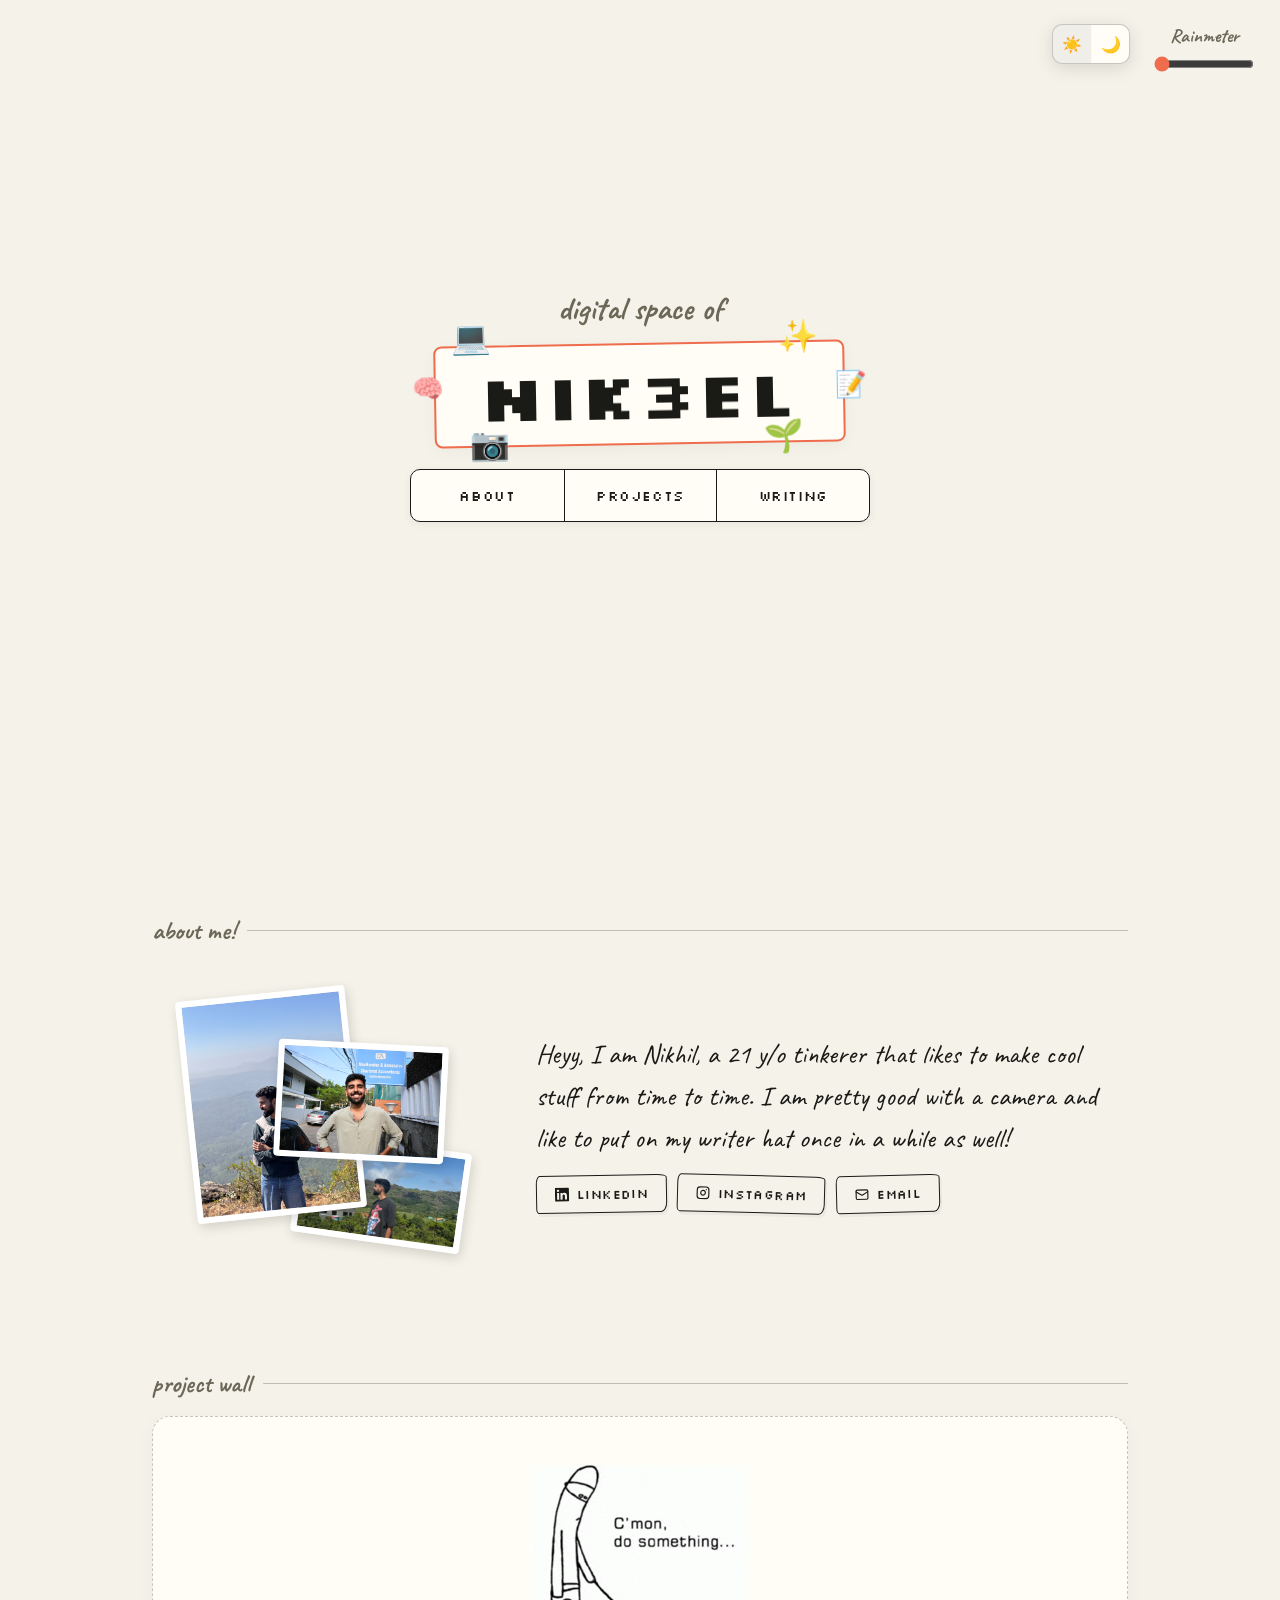
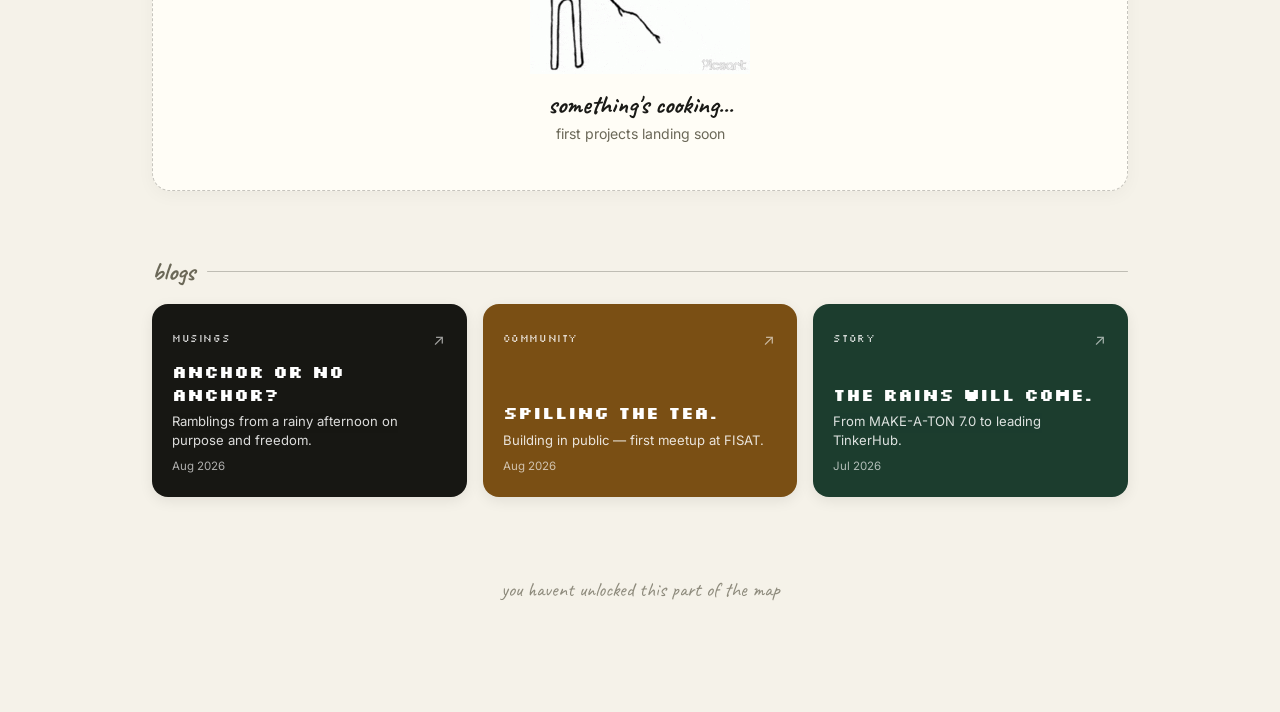
==== index.html @ 57f211c7 "changed file name" ====
<!DOCTYPE html>
<html lang="en" data-theme="light">

<head>
  <meta charset="UTF-8">
  <meta name="viewport" content="width=device-width, initial-scale=1, viewport-fit=cover">
  <title>nik3el</title>
  <link rel="preconnect" href="https://fonts.googleapis.com">
  <link rel="preconnect" href="https://fonts.gstatic.com" crossorigin>
  <link
    href="https://fonts.googleapis.com/css2?family=Silkscreen:wght@400;700&family=Caveat:wght@500;700&family=Inter:wght@400;500;600&display=swap"
    rel="stylesheet">
  <link rel="stylesheet" href="theme.css">
  <script src="theme.js"></script>
  <script src="https://cdnjs.cloudflare.com/ajax/libs/gsap/3.12.5/gsap.min.js"></script>
  <style>
    * {
      box-sizing: border-box;
    }

    html {
      scroll-padding-top: env(safe-area-inset-top, 0px);
      scroll-behavior: smooth;
      text-size-adjust: 100%;
    }

    body {
      margin: 0;
      color: var(--ink);
      font-family: 'Inter', -apple-system, BlinkMacSystemFont, sans-serif;
      background-color: var(--bg);
      min-height: 100vh;
      overflow-x: hidden;
    }

    .wrap {
      width: 100%;
      max-width: 1024px;
      margin: 0 auto;
      padding: 40px 24px 110px;
    }

    .hero {
      text-align: center;
      padding: 40px 24px 40px;
      position: relative;
      display: flex;
      flex-direction: column;
      align-items: center;
      justify-content: center;
      min-height: 90vh;
      overflow: hidden;
    }

    .weather-layer {
      position: absolute;
      inset: 0;
      z-index: 0;
      pointer-events: none;
    }

    .rainmeter-ui {
      position: fixed;
      top: 24px;
      right: 24px;
      display: flex;
      flex-direction: column;
      align-items: center;
      gap: 6px;
      z-index: 10;
    }

    .rainmeter-ui label {
      font-size: 1.2rem;
      color: var(--ink-soft);
      user-select: none;
    }

    .rainmeter-ui input[type="range"] {
      width: 100px;
      accent-color: var(--accent);
      cursor: pointer;
    }

    .pixel-cloud {
      position: absolute;
      width: 10px;
      height: 10px;
      background: var(--ink-soft);
      opacity: 0.15;
      box-shadow:
        20px 0, 30px 0, 40px 0,
        10px 10px, 20px 10px, 30px 10px, 40px 10px, 50px 10px,
        0 20px, 10px 20px, 20px 20px, 30px 20px, 40px 20px, 50px 20px, 60px 20px;
    }

    .cloud-wrapper {
      position: absolute;
      top: var(--t);
      left: -300px;
      animation: drift var(--d) linear infinite;
      animation-delay: var(--del);
    }

    @keyframes drift {
      0% {
        left: -300px;
      }

      100% {
        left: calc(100% + 100px);
      }
    }

    .bird-flock {
      position: absolute;
      left: -100px;
      z-index: 0;
    }

    .pixel-bird {
      position: absolute;
      width: 4px;
      height: 4px;
      background: var(--ink-soft);
      opacity: 0.65;
      box-shadow: -8px -4px var(--ink-soft), 8px -4px var(--ink-soft);
      animation: flap 0.5s steps(2, end) infinite alternate;
    }

    @keyframes flap {
      0% {
        box-shadow: -8px -4px var(--ink-soft), 8px -4px var(--ink-soft);
      }

      100% {
        box-shadow: -8px 4px var(--ink-soft), 8px 4px var(--ink-soft);
      }
    }

    @keyframes flyAcross {
      0% {
        left: -100px;
      }

      100% {
        left: calc(100% + 100px);
      }
    }

    .rain-drop {
      position: absolute;
      width: calc(2px * var(--s, 1));
      height: calc(20px * var(--s, 1));
      background: var(--accent);
      border-radius: 2px;
      animation: fall linear infinite;
    }

    @keyframes fall {
      0% {
        transform: translateY(-30px);
      }

      100% {
        transform: translateY(100vh);
      }
    }

    .hero>*:not(.weather-layer):not(.rainmeter-ui) {
      position: relative;
      z-index: 1;
    }

    .hand {
      font-family: 'Caveat', cursive;
      font-weight: 700;
    }

    .my-name-is {
      font-size: 2rem;
      color: var(--ink-soft);
      margin-bottom: 4px;
    }

    .name-frame {
      display: inline-flex;
      align-items: center;
      justify-content: center;
      position: relative;
      border: 2.5px solid var(--accent);
      border-radius: 8px;
      padding: 14px 44px;
      margin: 10px 0 24px;
      transform: rotate(-1deg);
      background: var(--bg-card);
      box-shadow: 0 4px 16px rgba(0, 0, 0, .04);
    }

    .name-frame h1 {
      font-family: 'Silkscreen', monospace;
      font-size: 4rem;
      margin: 0;
      letter-spacing: .04em;
      font-weight: 700;
      position: relative;
      z-index: 2;
      line-height: 1.1;
    }

    .emoji-float {
      position: absolute;
      font-size: 2rem;
      opacity: .95;
      z-index: 1;
      pointer-events: none;
      user-select: none;
    }

    .e1 {
      top: -22px;
      left: 4%;
    }

    .e2 {
      top: -20px;
      right: 6%;
    }

    .e3 {
      bottom: -20px;
      left: 8%;
    }

    .e4 {
      bottom: -22px;
      right: 10%;
    }

    .e5 {
      top: 32%;
      left: -24px;
      font-size: 1.6rem;
    }

    .e6 {
      top: 32%;
      right: -24px;
      font-size: 1.6rem;
    }

    .hero-nav {
      display: grid;
      grid-template-columns: repeat(3, 1fr);
      width: 100%;
      max-width: 460px;
      margin: 0 auto;
      border: 1.5px solid var(--border);
      border-radius: 10px;
      overflow: hidden;
      background: var(--nav-bg);
      box-shadow: 0 2px 10px rgba(0, 0, 0, .06);
    }

    .hero-nav a {
      position: relative;
      display: flex;
      align-items: center;
      justify-content: center;
      padding: 16px 0;
      font-family: 'Silkscreen', monospace;
      font-size: .9rem;
      letter-spacing: .04em;
      color: var(--ink);
      text-decoration: none;
      overflow: hidden;
      transition: color .25s ease;
    }

    .hero-nav a+a {
      border-left: 1.5px solid var(--border);
    }

    .hero-nav a::after {
      content: '';
      position: absolute;
      inset: 0;
      background: var(--nav-hover-bg);
      transform: translateY(100%);
      transition: transform .3s cubic-bezier(.4, 0, .2, 1);
      z-index: 0;
    }

    .hero-nav a:hover::after {
      transform: translateY(0);
    }

    .hero-nav a:hover {
      color: var(--nav-hover-text);
    }

    .hero-nav a span {
      position: relative;
      z-index: 1;
    }

    .section-label {
      font-family: 'Caveat', cursive;
      font-size: 1.6rem;
      font-weight: 700;
      color: var(--ink-soft);
      margin: 64px 0 16px;
      text-align: left;
      display: flex;
      align-items: center;
      gap: 12px;
    }

    .section-label::after {
      content: '';
      flex: 1;
      height: 1.5px;
      background: var(--border-soft);
      border-radius: 2px;
    }

    .about-card {
      display: flex;
      align-items: center;
      gap: 60px;
      width: 100%;
      padding: 20px 24px 40px;
      background: transparent;
      border: none;
      box-shadow: none;
    }

    .photo-collage {
      position: relative;
      width: 300px;
      height: 280px;
      flex-shrink: 0;
    }

    .bio-img {
      position: absolute;
      width: 170px;
      height: auto;
      border: 6px solid var(--photo-bg);
      border-radius: 4px;
      box-shadow: 2px 4px 12px rgba(0, 0, 0, 0.15);
      transition: transform 0.3s ease, z-index 0.3s ease;
    }

    .bio-img.img-1 {
      top: 10px;
      left: 10px;
      transform: rotate(-6deg);
      z-index: 2;
    }

    .bio-img.img-2 {
      bottom: 20px;
      right: 10px;
      transform: rotate(8deg);
      z-index: 1;
    }

    .bio-img.img-3 {
      top: 60px;
      left: 100px;
      transform: rotate(3deg);
      z-index: 3;
    }

    .bio-img.img-1:hover {
      transform: rotate(-2deg) scale(1.05);
      z-index: 4;
    }

    .bio-img.img-2:hover {
      transform: rotate(4deg) scale(1.05);
      z-index: 4;
    }

    .bio-img.img-3:hover {
      transform: rotate(-1deg) scale(1.05);
      z-index: 4;
    }

    .about-col {
      flex: 1;
      min-width: 0;
      display: flex;
      flex-direction: column;
      gap: 16px;
    }

    .about-copy {
      font-family: 'Caveat', cursive;
      font-size: 1.7rem;
      line-height: 1.55;
      margin: 0;
      color: var(--ink);
    }

    .contact-row {
      display: flex;
      align-items: center;
      flex-wrap: wrap;
      gap: 10px;
    }

    .contact-card {
      display: inline-flex;
      align-items: center;
      gap: 8px;
      padding: 10px 18px;
      border: 1.5px solid var(--border);
      border-radius: 4px 10px 6px 3px / 8px 3px 10px 5px;
      background: var(--bg);
      color: var(--ink);
      font-family: 'Silkscreen', monospace;
      font-size: .8rem;
      letter-spacing: .03em;
      text-decoration: none;
      box-shadow: 2px 3px 0 rgba(0, 0, 0, .04);
      transform: rotate(-1deg);
      transition: transform .2s cubic-bezier(.4, 0, .2, 1), background-color .25s ease, color .25s ease, border-color .25s ease, box-shadow .2s ease;
    }

    .contact-card:nth-child(2) {
      transform: rotate(1.5deg);
    }

    .contact-card:nth-child(3) {
      transform: rotate(-1.5deg);
    }

    .contact-card:hover {
      transform: translateY(-2px) rotate(0deg);
      background: var(--nav-hover-bg);
      color: var(--nav-hover-text);
      border-color: var(--nav-hover-bg);
      box-shadow: 0 6px 16px rgba(0, 0, 0, .12);
    }

    .contact-card .contact-icon {
      flex-shrink: 0;
      transition: transform .2s ease;
    }

    .contact-card:hover .contact-icon {
      transform: scale(1.12);
    }

    .wall {
      display: grid;
      grid-template-columns: repeat(4, 1fr);
      grid-auto-rows: 130px;
      gap: 18px;
      margin-top: 10px;
    }

    .wall[hidden] {
      display: none;
    }

    .cooking-card {
      background: var(--bg-card);
      border: 1.5px dashed var(--border-soft);
      border-radius: 18px;
      padding: 48px 24px;
      text-align: center;
      width: 100%;
      box-shadow: 0 4px 18px rgba(0, 0, 0, .04);
    }

    .cooking-gif {
      width: 120px;
      border-radius: 12px;
      display: block;
      margin: 0 auto 10px;
    }

    .cooking-text {
      font-family: 'Caveat', cursive;
      font-size: 1.6rem;
      font-weight: 700;
      margin: 10px 0 4px;
    }

    .cooking-sub {
      font-size: .88rem;
      color: var(--ink-soft);
      margin: 0;
    }

    .blog-bento {
      display: grid;
      grid-template-columns: repeat(3, 1fr);
      gap: 16px;
      width: 100%;
    }

    .blog-card {
      position: relative;
      border-radius: 16px;
      padding: 24px 20px;
      display: flex;
      flex-direction: column;
      justify-content: space-between;
      min-height: 190px;
      overflow: hidden;
      text-decoration: none;
      box-shadow: 0 4px 14px rgba(0, 0, 0, .08);
      transition: transform .25s cubic-bezier(.4, 0, .2, 1), box-shadow .25s ease;
    }

    .blog-card:hover {
      transform: translateY(-4px);
      box-shadow: 0 12px 28px rgba(0, 0, 0, .18);
    }

    .blog-card-top {
      display: flex;
      align-items: center;
      justify-content: space-between;
      margin-bottom: 14px;
    }

    .blog-card .blog-tag {
      font-family: 'Silkscreen', monospace;
      font-size: .62rem;
      letter-spacing: .06em;
      text-transform: uppercase;
      opacity: .8;
      color: #fff;
    }

    .blog-card .blog-arrow {
      font-size: .95rem;
      opacity: .6;
      color: #fff;
      transform: translate(-2px, 2px);
      transition: opacity .2s ease, transform .2s ease;
    }

    .blog-card:hover .blog-arrow {
      opacity: 1;
      transform: translate(2px, -2px);
    }

    .blog-card-body {
      margin-top: auto;
    }

    .blog-card h3 {
      font-family: 'Silkscreen', monospace;
      font-size: 1.05rem;
      margin: 0 0 6px;
      line-height: 1.35;
      color: #fff;
    }

    .blog-card .blog-desc {
      font-size: .82rem;
      line-height: 1.4;
      opacity: .85;
      margin: 0 0 10px;
      color: #fff;
    }

    .blog-card .blog-date {
      font-size: .72rem;
      opacity: .65;
      color: #fff;
      display: block;
    }

    .b1 {
      background: var(--blog-b1);
    }

    .b2 {
      background: var(--blog-b2);
    }

    .b3 {
      background: var(--blog-b3);
    }

    footer {
      text-align: center;
      font-family: 'Caveat', cursive;
      font-size: 1.25rem;
      color: var(--ink-soft);
      margin-top: 80px;
      opacity: .75;
    }

    /* Tablet (max-width: 768px) */
    @media (max-width: 768px) {
      .wrap {
        padding: 30px 20px 90px;
      }

      .hero {
        min-height: 80vh;
      }

      .name-frame h1 {
        font-size: 3rem;
      }

      .my-name-is {
        font-size: 1.6rem;
      }

      .emoji-float {
        font-size: 1.5rem;
      }

      .about-card {
        padding: 10px 12px 20px;
        gap: 32px;
      }

      .photo-collage {
        width: 260px;
        height: 240px;
      }

      .bio-img {
        width: 150px;
      }

      .about-copy {
        font-size: 1.5rem;
      }

      .blog-bento {
        grid-template-columns: 1fr;
        gap: 14px;
      }

      .blog-card {
        min-height: 150px;
      }
    }

    /* Mobile (max-width: 580px) */
    @media (max-width: 580px) {
      .wrap {
        padding: 20px 16px 80px;
      }

      .hero {
        padding: 20px 16px 16px;
        min-height: 75vh;
      }

      .rainmeter-ui {
        top: 16px;
        right: 16px;
        transform: scale(0.8);
        transform-origin: top right;
      }

      .my-name-is {
        font-size: 1.3rem;
      }

      .name-frame {
        padding: 10px 26px;
        margin: 8px 0 18px;
      }

      .name-frame h1 {
        font-size: 1.95rem;
      }

      .emoji-float {
        font-size: 1.1rem;
      }

      .e5 {
        left: -16px;
        font-size: 1rem;
      }

      .e6 {
        right: -16px;
        font-size: 1rem;
      }

      .hero-nav {
        max-width: 100%;
      }

      .hero-nav a {
        padding: 12px 0;
        font-size: .75rem;
      }

      .section-label {
        font-size: 1.4rem;
        margin: 44px 0 12px;
      }

      .about-card {
        flex-direction: column;
        text-align: center;
        padding: 10px 10px 20px;
        gap: 24px;
      }

      .photo-collage {
        width: 240px;
        height: 220px;
        margin: 0 auto;
      }

      .bio-img {
        width: 130px;
      }

      .about-copy {
        font-size: 1.3rem;
        text-align: center;
      }

      .contact-row {
        justify-content: center;
      }

      .contact-card {
        font-size: .65rem;
        padding: 7px 11px;
      }

      .cooking-card {
        padding: 36px 16px;
      }

      .cooking-gif {
        width: 100px;
      }

      .cooking-text {
        font-size: 1.35rem;
      }

      .blog-card {
        padding: 20px 18px;
        min-height: 140px;
      }

      .blog-card h3 {
        font-size: .95rem;
      }

      footer {
        margin-top: 60px;
        font-size: 1.05rem;
      }
    }
  </style>
</head>

<body>

  <section class="hero">
    <div class="weather-layer" id="weatherLayer">
      <div class="cloud-wrapper" style="--t: 15%; --d: 45s; --del: 0s;">
        <div class="pixel-cloud" style="transform: scale(2.5)"></div>
      </div>
      <div class="cloud-wrapper" style="--t: 50%; --d: 65s; --del: -20s;">
        <div class="pixel-cloud" style="transform: scale(1.5)"></div>
      </div>
      <div class="cloud-wrapper" style="--t: 70%; --d: 35s; --del: -10s;">
        <div class="pixel-cloud" style="transform: scale(3.5)"></div>
      </div>
      <div class="cloud-wrapper" style="--t: 25%; --d: 80s; --del: -40s;">
        <div class="pixel-cloud" style="transform: scale(1.2)"></div>
      </div>
    </div>
    <div class="rainmeter-ui">
      <label for="rainmeter" class="hand">Rainmeter</label>
      <input type="range" id="rainmeter" min="0" max="100" value="0">
    </div>
    <div class="my-name-is hand">digital space of</div>
    <div class="name-frame">
      <span class="emoji-float e1">💻</span>
      <span class="emoji-float e2">✨</span>
      <span class="emoji-float e3">📷</span>
      <span class="emoji-float e4">🌱</span>
      <span class="emoji-float e5">🧠</span>
      <span class="emoji-float e6">📝</span>
      <h1>NIK3EL</h1>
    </div>
    <div class="hero-nav">
      <a href="#about"><span>about</span></a>
      <a href="projects.html"><span>projects</span></a>
      <a href="writing.html"><span>writing</span></a>
    </div>
  </section>

  <div class="wrap">
    <div id="about" class="section-label">about me!</div>
    <div class="about-card">
      <div class="photo-collage">
        <img src="assets/WhatsApp%20Image%202026-09-27%20at%2011.01.42%20PM.jpeg" alt="Bio photo 1"
          class="bio-img img-1">
        <img src="assets/WhatsApp%20Image%202026-09-27%20at%2011.01.43%20PM.jpeg" alt="Bio photo 2"
          class="bio-img img-2">
        <img src="assets/WhatsApp%20Image%202026-06-26%20at%2011.49.52%20PM(1).jpeg" alt="Bio photo 3"
          class="bio-img img-3">
      </div>
      <div class="about-col">
        <p class="about-copy">Heyy, I am Nikhil, a 21 y/o tinkerer that likes to make cool stuff from time to time. I am
          pretty good with a camera and like to put on my writer hat once in a while as well!</p>
        <div class="contact-row">
          <a href="https://www.linkedin.com/in/nikhilkishore-" target="_blank" rel="noopener noreferrer"
            class="contact-card" aria-label="LinkedIn">
            <svg class="contact-icon" viewBox="0 0 24 24" width="14" height="14" fill="currentColor">
              <path
                d="M20.447 20.452h-3.554v-5.569c0-1.328-.027-3.037-1.852-3.037-1.853 0-2.136 1.445-2.136 2.939v5.667H9.351V9h3.414v1.561h.046c.477-.9 1.637-1.85 3.37-1.85 3.601 0 4.267 2.37 4.267 5.455v6.286zM5.337 7.433c-1.144 0-2.063-.926-2.063-2.065 0-1.138.92-2.063 2.063-2.063 1.14 0 2.064.925 2.064 2.063 0 1.139-.925 2.065-2.064 2.065zm1.782 13.019H3.555V9h3.564v11.452zM22.225 0H1.771C.792 0 0 .774 0 1.729v20.542C0 23.227.792 24 1.771 24h20.451C23.2 24 24 23.227 24 22.271V1.729C24 .774 23.2 0 22.222 0h.003z" />
            </svg>
            <span>LinkedIn</span>
          </a>
          <a href="https://www.instagram.com/poridgyy/" target="_blank" rel="noopener noreferrer" class="contact-card"
            aria-label="Instagram">
            <svg class="contact-icon" viewBox="0 0 24 24" width="14" height="14" fill="none" stroke="currentColor"
              stroke-width="2" stroke-linecap="round" stroke-linejoin="round">
              <rect x="2" y="2" width="20" height="20" rx="5" ry="5"></rect>
              <path d="M16 11.37A4 4 0 1 1 12.63 8 4 4 0 0 1 16 11.37z"></path>
              <line x1="17.5" y1="6.5" x2="17.51" y2="6.5"></line>
            </svg>
            <span>Instagram</span>
          </a>
          <a href="mailto:nik3eeel@gmail.com" class="contact-card" aria-label="Email">
            <svg class="contact-icon" viewBox="0 0 24 24" width="14" height="14" fill="none" stroke="currentColor"
              stroke-width="2" stroke-linecap="round" stroke-linejoin="round">
              <rect x="2" y="4" width="20" height="16" rx="2"></rect>
              <path d="m22 7-8.97 5.7a1.94 1.94 0 0 1-2.06 0L2 7"></path>
            </svg>
            <span>Email</span>
          </a>
        </div>
      </div>
    </div>

    <div class="section-label">project wall</div>
    <div class="cooking-card" id="projectsCooking">
      <img src="/assets/cmon.gif" alt="come on" class="dosomething-gif">
      <p class="cooking-text">something's cooking...</p>
      <p class="cooking-sub">first projects landing soon</p>
    </div>
    <div class="wall" id="projectsGrid" hidden>
      <!-- project cards go here when ready -->
    </div>

    <div class="section-label">blogs</div>
    <div class="blog-bento">
      <a href="blog-anchor-or-no-anchor.html" class="blog-card b1">
        <div class="blog-card-top">
          <span class="blog-tag">musings</span>
          <span class="blog-arrow">↗</span>
        </div>
        <div class="blog-card-body">
          <h3>Anchor or no anchor?</h3>
          <p class="blog-desc">Ramblings from a rainy afternoon on purpose and freedom.</p>
          <span class="blog-date">Aug 2026</span>
        </div>
      </a>
      <a href="blog-spilling-the-tea.html" class="blog-card b2">
        <div class="blog-card-top">
          <span class="blog-tag">community</span>
          <span class="blog-arrow">↗</span>
        </div>
        <div class="blog-card-body">
          <h3>Spilling the tea.</h3>
          <p class="blog-desc">Building in public — first meetup at FISAT.</p>
          <span class="blog-date">Aug 2026</span>
        </div>
      </a>
      <a href="blog-the-rains-will-come.html" class="blog-card b3">
        <div class="blog-card-top">
          <span class="blog-tag">story</span>
          <span class="blog-arrow">↗</span>
        </div>
        <div class="blog-card-body">
          <h3>The rains will come.</h3>
          <p class="blog-desc">From MAKE-A-TON 7.0 to leading TinkerHub.</p>
          <span class="blog-date">Jul 2026</span>
        </div>
      </a>
    </div>

    <footer>you havent unlocked this part of the map</footer>
  </div>

  <script>
    // Flip to true once you have real projects to show
    const HAS_PROJECTS = false;

    document.getElementById('projectsCooking').hidden = HAS_PROJECTS;
    document.getElementById('projectsGrid').hidden = !HAS_PROJECTS;

    const reduceMotion = window.matchMedia('(prefers-reduced-motion: reduce)').matches;

    const rainmeter = document.getElementById('rainmeter');
    const weatherLayer = document.getElementById('weatherLayer');
    let raindrops = [];

    rainmeter.addEventListener('input', (e) => {
      const rainIntensity = parseInt(e.target.value);
      const maxDrops = 150;
      const targetDrops = Math.floor((rainIntensity / 100) * maxDrops);

      while (raindrops.length < targetDrops) {
        const drop = document.createElement('div');
        drop.classList.add('rain-drop');
        drop.style.left = Math.random() * 100 + '%';

        const duration = 0.6 + Math.random() * 0.4;
        const delay = Math.random() * 2;
        drop.style.animationDuration = duration + 's';
        drop.style.animationDelay = '-' + delay + 's';

        const scale = 0.5 + Math.random() * 0.8;
        drop.style.setProperty('--s', scale);
        drop.style.opacity = scale * 0.5;

        weatherLayer.appendChild(drop);
        raindrops.push(drop);
      }

      while (raindrops.length > targetDrops) {
        const drop = raindrops.pop();
        drop.remove();
      }
    });

    // Random birds
    function spawnBirdFlock() {
      const flock = document.createElement('div');
      flock.classList.add('bird-flock');

      flock.style.top = (10 + Math.random() * 40) + '%';

      const numBirds = 3 + Math.floor(Math.random() * 3);
      for (let i = 0; i < numBirds; i++) {
        const bird = document.createElement('div');
        bird.classList.add('pixel-bird');
        bird.style.top = (Math.random() * 40 - 20) + 'px';
        bird.style.left = (Math.random() * 80 - 40) + 'px';
        bird.style.animationDelay = '-' + (Math.random()) + 's';
        flock.appendChild(bird);
      }

      weatherLayer.appendChild(flock);

      const duration = 12 + Math.random() * 10;
      flock.style.animation = `flyAcross ${duration}s linear forwards`;

      setTimeout(() => {
        flock.remove();
        scheduleNextFlock();
      }, duration * 1000);
    }

    function scheduleNextFlock() {
      const waitTime = 8000 + Math.random() * 18000;
      setTimeout(spawnBirdFlock, waitTime);
    }

    setTimeout(spawnBirdFlock, 3000);

    if (!reduceMotion) {
      // floating emojis around the name
      gsap.to(".emoji-float", {
        y: -8, duration: 2, repeat: -1, yoyo: true, ease: "sine.inOut",
        stagger: { each: 0.3, from: "random" }
      });
    }
  </script>
</body>

</html>
---- theme.css ----
/* ──────────────────────────────────────────
   theme.css — shared theme system
   light / dark / solarized
   ────────────────────────────────────────── */

/* ── Light (default) ── */
:root,
[data-theme="light"] {
  --bg: #f5f2e9;
  --bg-card: #fffdf6;
  --ink: #1a1a17;
  --ink-soft: #6b6858;
  --border: #1a1a17;
  --border-soft: rgba(30, 28, 20, .25);
  --accent: #ef6c4d;
  --accent-text: #241000;
  --nav-bg: #fffdf6;
  --nav-hover-bg: #1a1a17;
  --nav-hover-text: #f5f2e9;
  --photo-bg: #fff;
  --switcher-bg: rgba(0, 0, 0, .06);
  --switcher-hover: rgba(0, 0, 0, .12);
  --blog-b1: #171713;
  --blog-b2: #7a4f14;
  --blog-b3: #1c3d2e;
}

/* ── Dark ── */
[data-theme="dark"] {
  --bg: #141414;
  --bg-card: #1e1e1e;
  --ink: #e8e6e0;
  --ink-soft: #9a978c;
  --border: #e8e6e0;
  --border-soft: rgba(232, 230, 224, .2);
  --accent: #ef6c4d;
  --accent-text: #fff;
  --nav-bg: #1e1e1e;
  --nav-hover-bg: #e8e6e0;
  --nav-hover-text: #141414;
  --photo-bg: #1e1e1e;
  --switcher-bg: rgba(255, 255, 255, .08);
  --switcher-hover: rgba(255, 255, 255, .15);
  --blog-b1: #2a2a2a;
  --blog-b2: #3d2a0a;
  --blog-b3: #0e2e1f;
}

/* ── Solarized ── */
[data-theme="solarized"] {
  --bg: #fdf6e3;
  --bg-card: #eee8d5;
  --ink: #073642;
  --ink-soft: #586e75;
  --border: #073642;
  --border-soft: rgba(7, 54, 66, .2);
  --accent: #cb4b16;
  --accent-text: #fdf6e3;
  --nav-bg: #eee8d5;
  --nav-hover-bg: #073642;
  --nav-hover-text: #fdf6e3;
  --photo-bg: #eee8d5;
  --switcher-bg: rgba(7, 54, 66, .08);
  --switcher-hover: rgba(7, 54, 66, .15);
  --blog-b1: #073642;
  --blog-b2: #6c4f1a;
  --blog-b3: #2aa198;
}

/* ── Transition ── */
body,
.hero-nav,
.hero-nav a,
.name-frame,
.cooking-card,
.photo-rect,
footer,
.blog-card,
.section-label,
.about-copy,
.my-name-is,
.back-link,
.blog-entry,
.page-title,
.page-subtitle,
.blog-title,
.blog-subtitle,
.blog-meta,
.blog-content p,
.blog-footer,
.theme-switcher,
.theme-btn,
.contact-card {
  transition: background-color .35s ease, color .35s ease, border-color .35s ease, box-shadow .35s ease;
}

/* ── Theme switcher UI ── */
.theme-switcher {
  position: fixed;
  top: 24px;
  right: 150px;
  display: flex;
  gap: 0;
  background: var(--bg-card);
  border: 1.5px solid var(--border-soft);
  border-radius: 10px;
  overflow: hidden;
  box-shadow: 0 4px 18px rgba(0, 0, 0, .12);
  z-index: 999;
}

.theme-btn {
  display: flex;
  align-items: center;
  justify-content: center;
  width: 38px;
  height: 38px;
  border: none;
  background: transparent;
  cursor: pointer;
  font-size: 1rem;
  color: var(--ink-soft);
  transition: background .2s ease, color .2s ease;
  position: relative;
}

.theme-btn:hover {
  background: var(--switcher-hover);
}

.theme-btn.active {
  background: var(--switcher-bg);
  color: var(--ink);
}

.theme-btn+.theme-btn {
  border-left: 1px solid var(--border-soft);
}

.theme-btn .tooltip-label {
  position: absolute;
  top: 110%;
  left: 50%;
  transform: translateX(-50%) translateY(-4px);
  background: var(--ink);
  color: var(--bg);
  padding: 4px 10px;
  border-radius: 6px;
  font-family: 'Silkscreen', monospace;
  font-size: .55rem;
  letter-spacing: .04em;
  white-space: nowrap;
  opacity: 0;
  pointer-events: none;
  transition: opacity .15s ease, transform .15s ease;
}

.theme-btn:hover .tooltip-label {
  opacity: 1;
  transform: translateX(-50%) translateY(0);
}
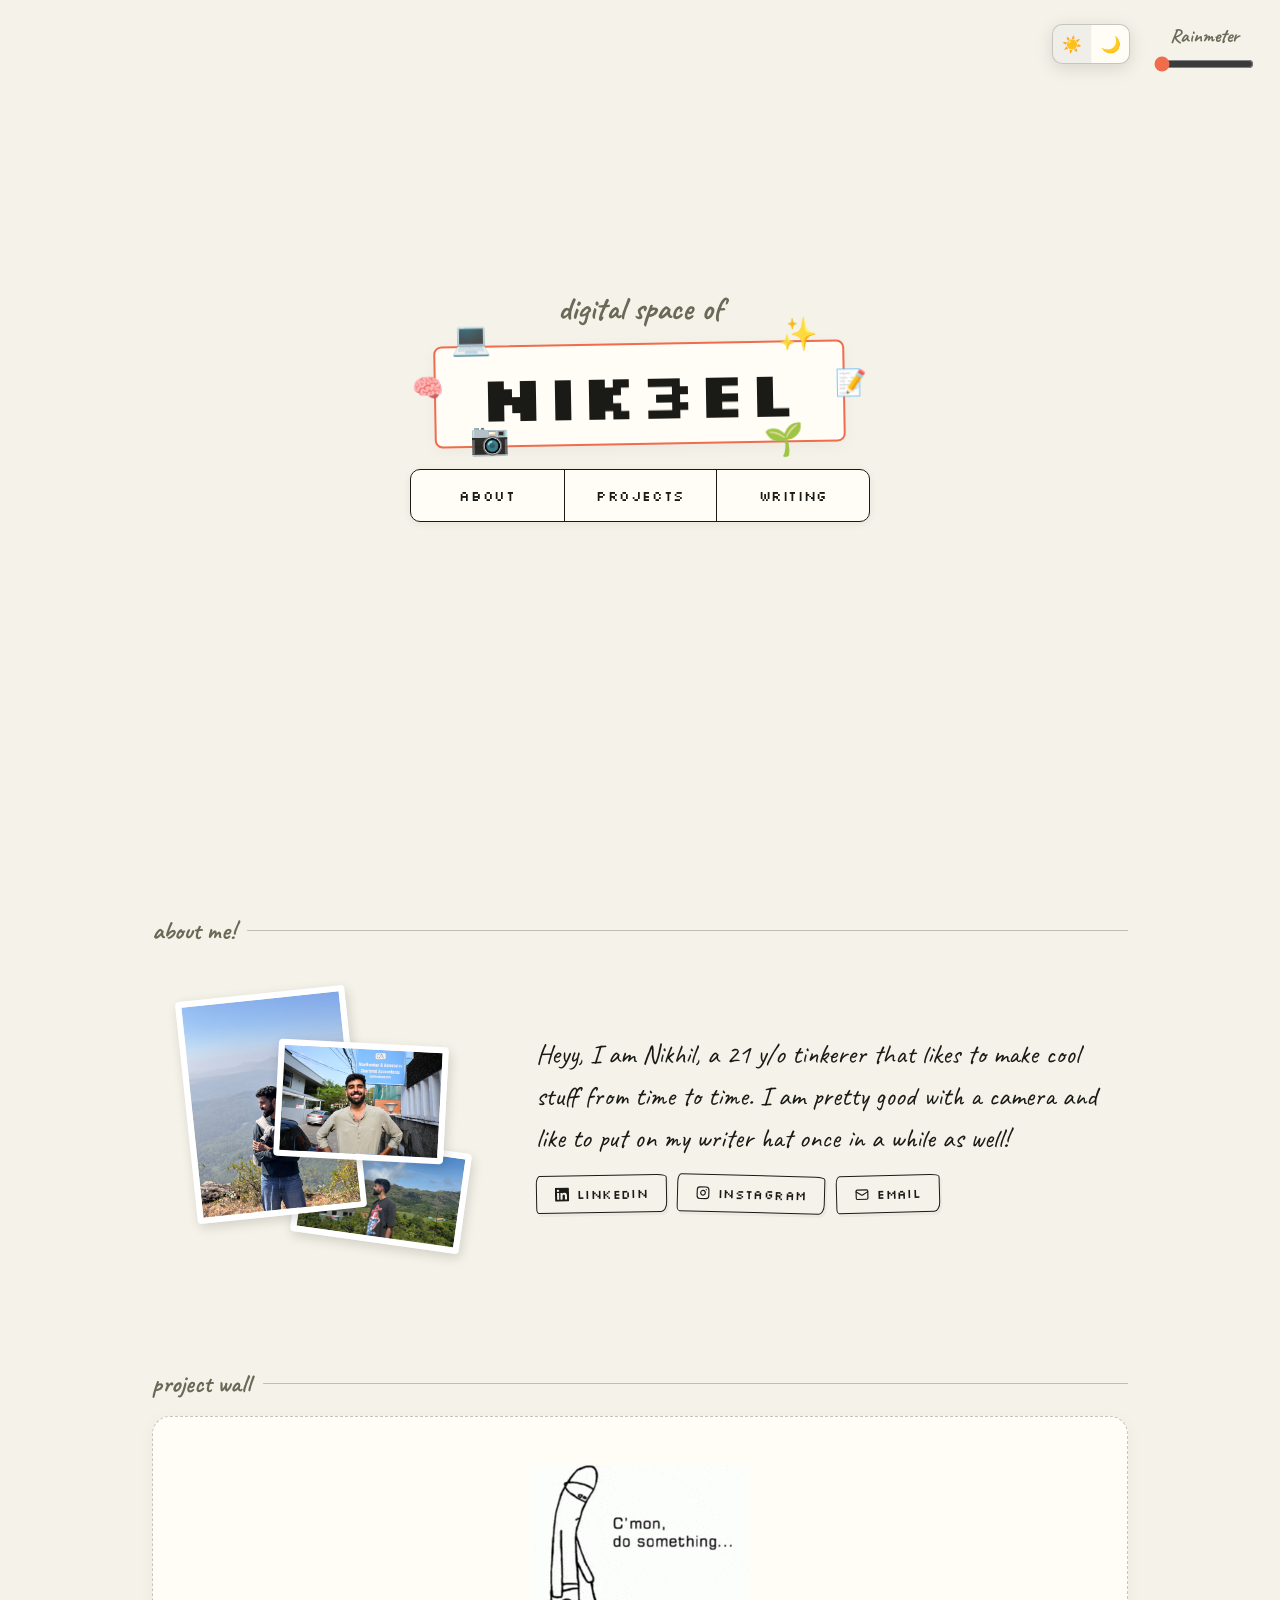
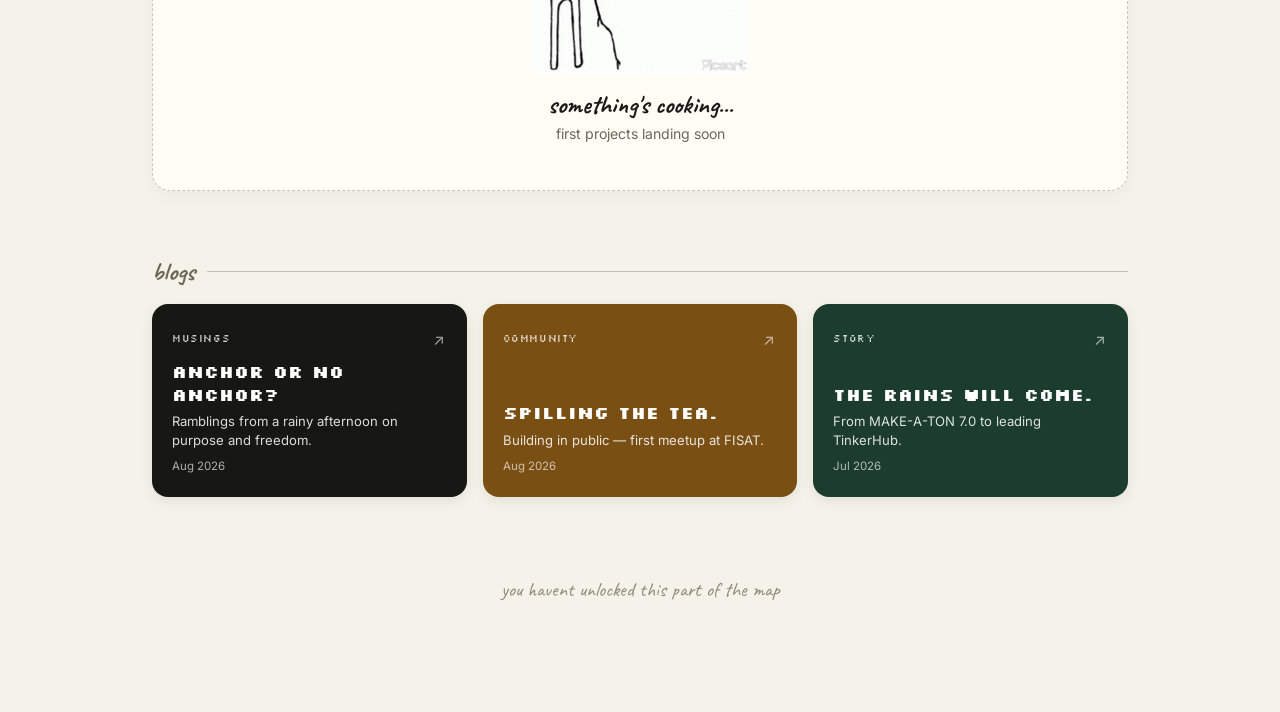
==== commit ee6fdc2a: "hopeful gif visibility update" ====
--- a/index.html
+++ b/index.html
@@ -853,7 +853,7 @@
 
     <div class="section-label">project wall</div>
     <div class="cooking-card" id="projectsCooking">
-      <img src="/assets/cmon.gif" alt="come on" class="dosomething-gif">
+      <img src="assets/cmon.gif" alt="come on" class="dosomething-gif">
       <p class="cooking-text">something's cooking...</p>
       <p class="cooking-sub">first projects landing soon</p>
     </div>
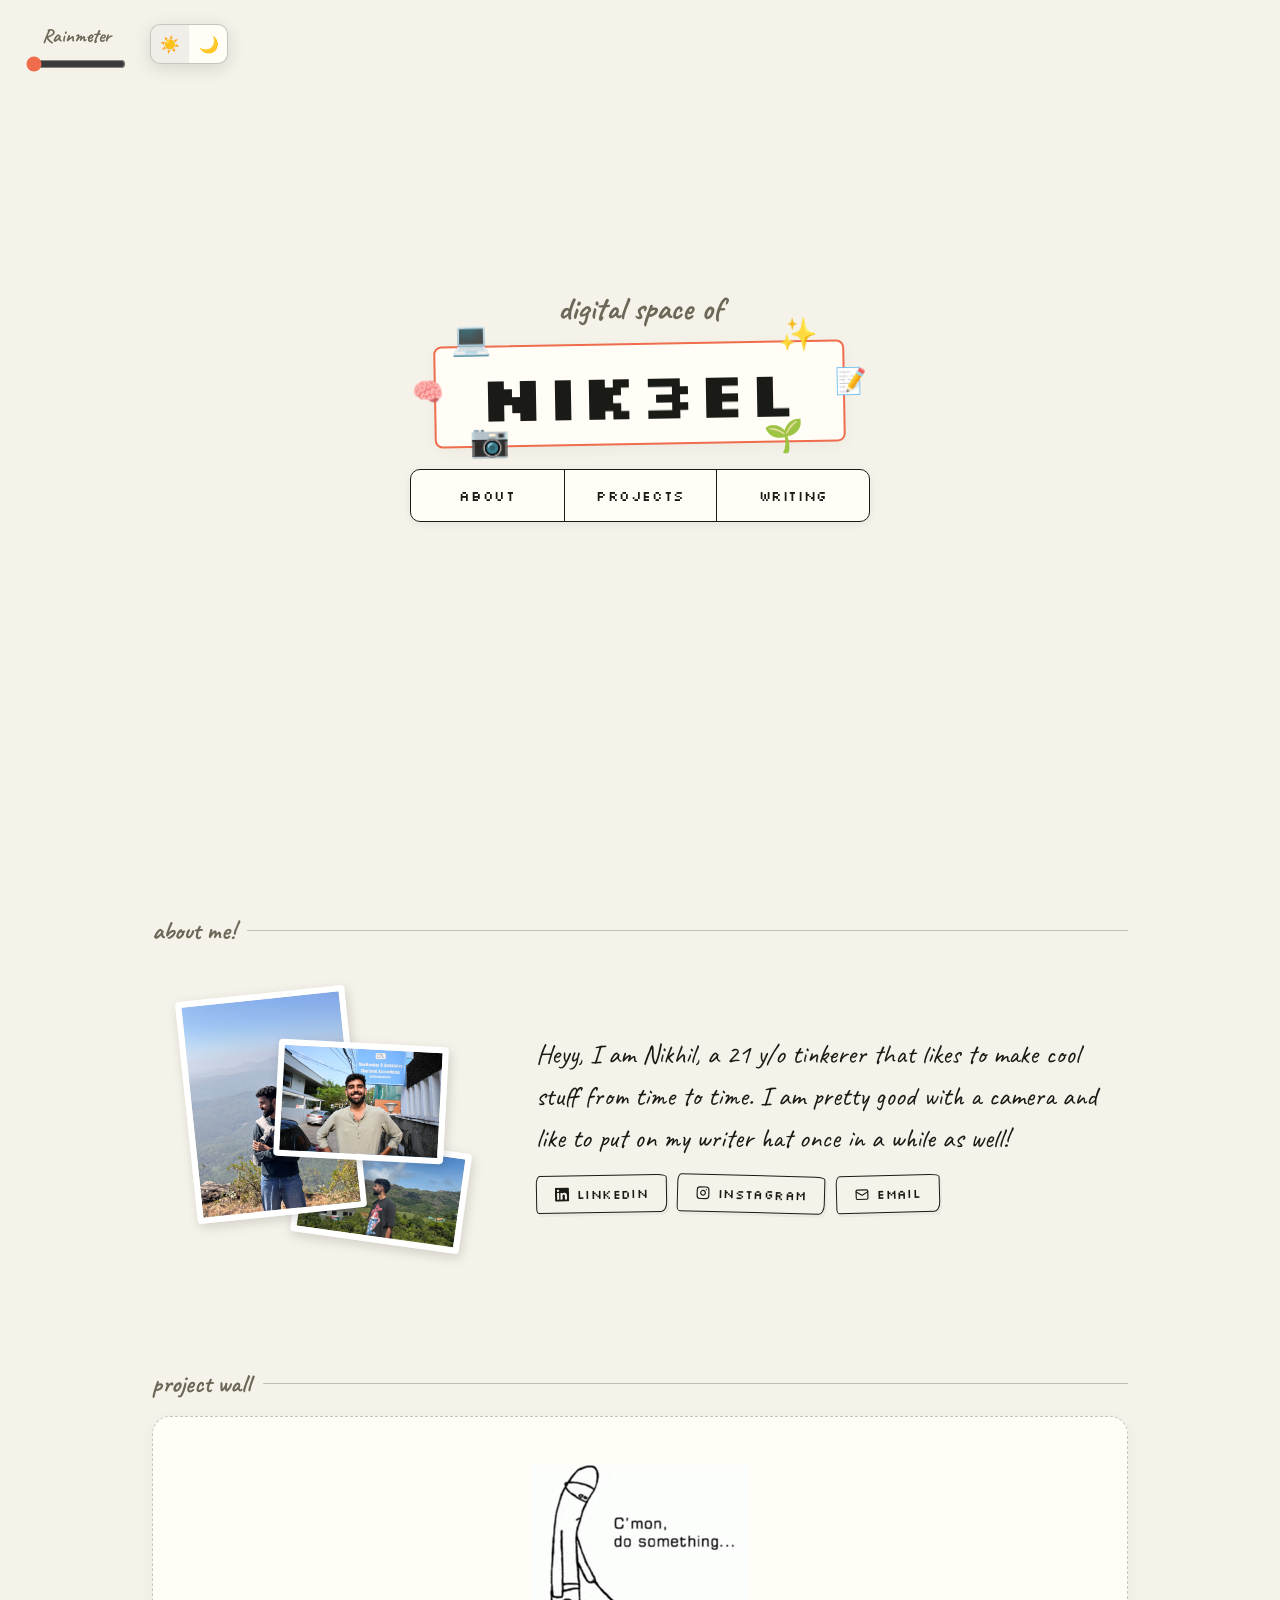
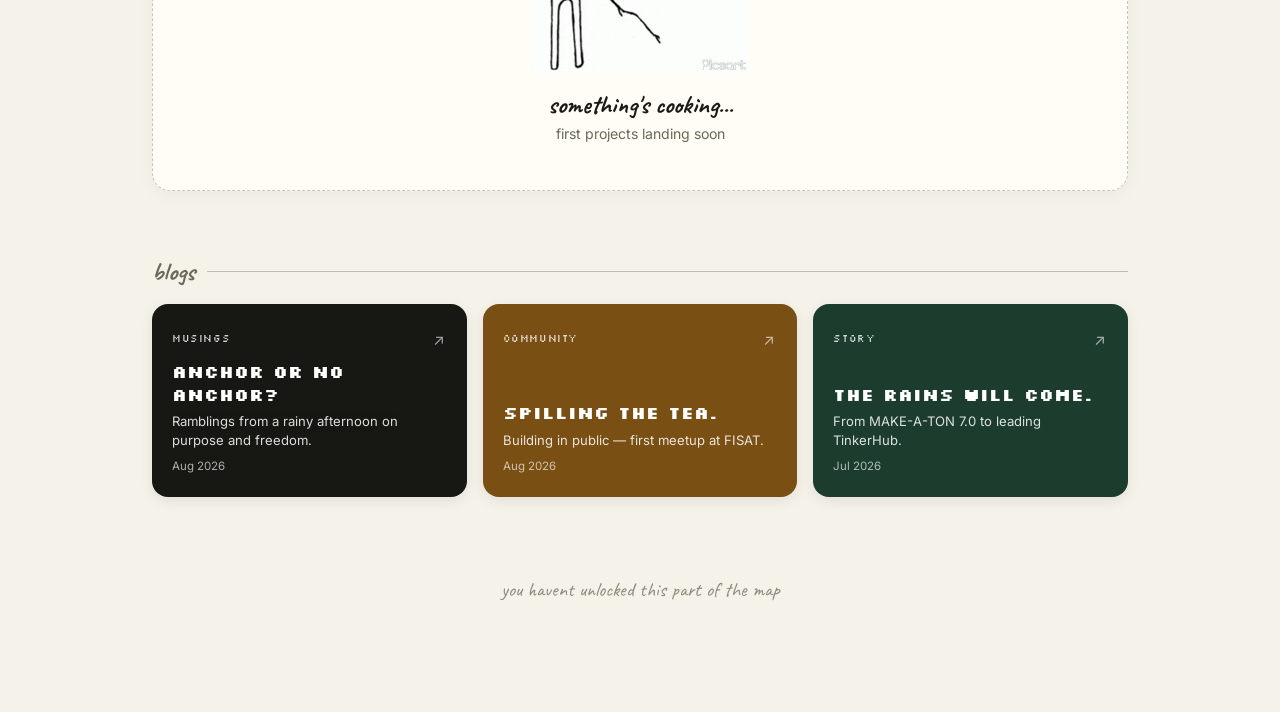
==== commit 2e0f08b9: "bug fixes" ====
--- a/index.html
+++ b/index.html
@@ -62,7 +62,7 @@
     .rainmeter-ui {
       position: fixed;
       top: 24px;
-      right: 24px;
+      left: 24px;
       display: flex;
       flex-direction: column;
       align-items: center;
@@ -662,9 +662,9 @@
 
       .rainmeter-ui {
         top: 16px;
-        right: 16px;
+        left: 16px;
         transform: scale(0.8);
-        transform-origin: top right;
+        transform-origin: top left;
       }
 
       .my-name-is {
--- a/theme.css
+++ b/theme.css
@@ -98,7 +98,7 @@
 .theme-switcher {
   position: fixed;
   top: 24px;
-  right: 150px;
+  left: 150px;
   display: flex;
   gap: 0;
   background: var(--bg-card);
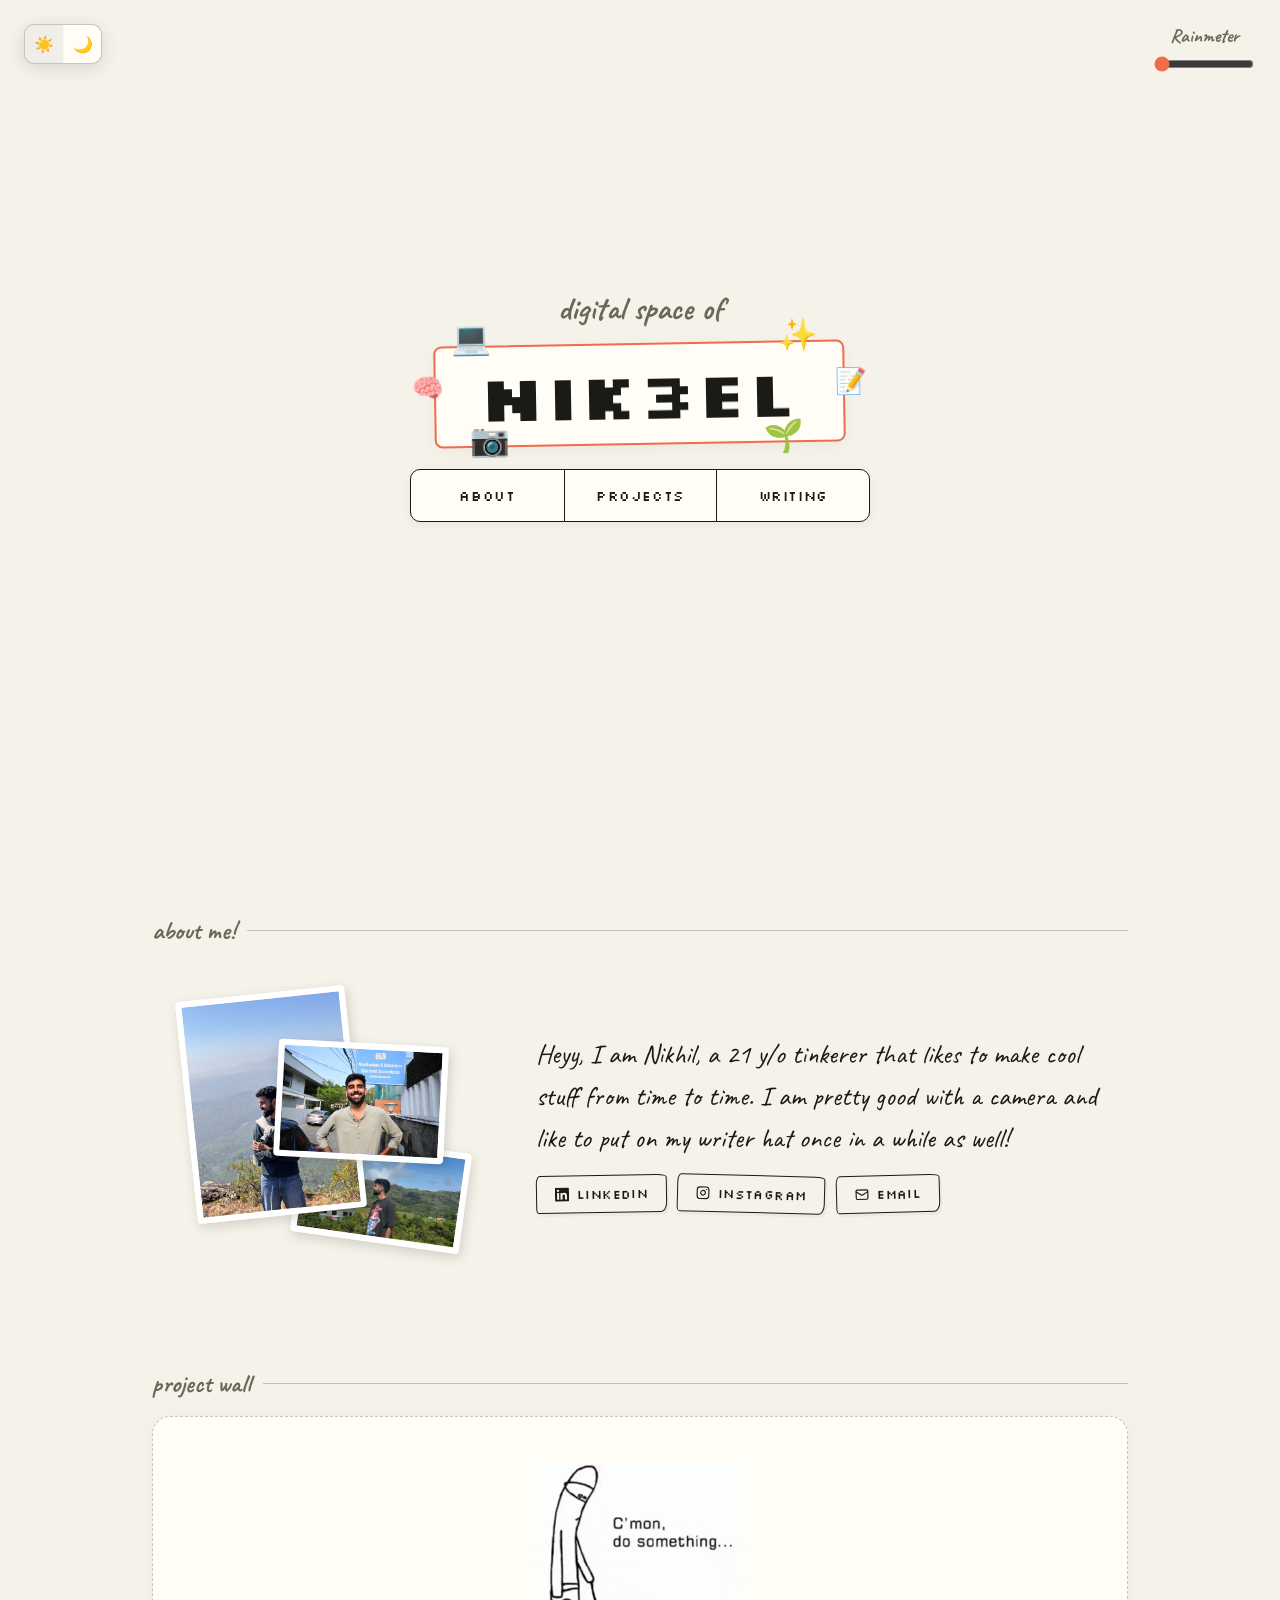
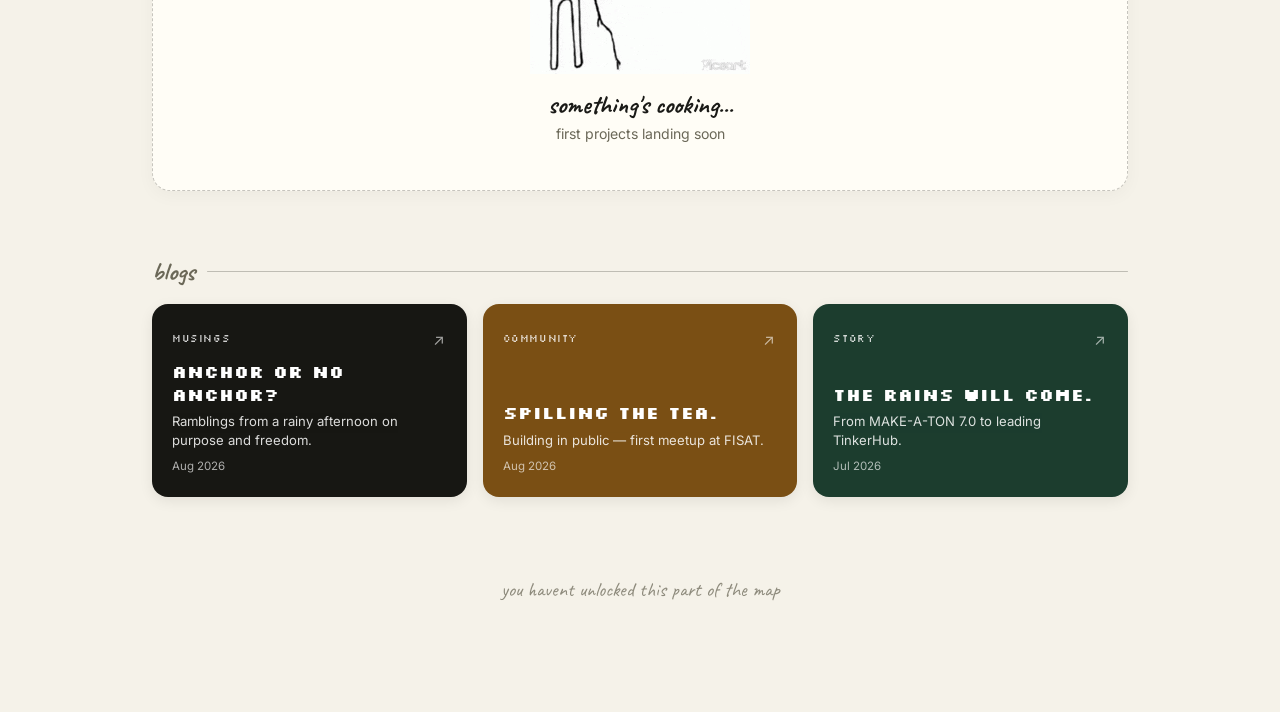
==== commit 79040eea: "minor ui fix" ====
--- a/index.html
+++ b/index.html
@@ -60,9 +60,9 @@
     }
 
     .rainmeter-ui {
-      position: fixed;
+      position: absolute;
       top: 24px;
-      left: 24px;
+      right: 24px;
       display: flex;
       flex-direction: column;
       align-items: center;
@@ -662,9 +662,9 @@
 
       .rainmeter-ui {
         top: 16px;
-        left: 16px;
+        right: 16px;
         transform: scale(0.8);
-        transform-origin: top left;
+        transform-origin: top right;
       }
 
       .my-name-is {
--- a/theme.css
+++ b/theme.css
@@ -96,9 +96,9 @@
 
 /* ── Theme switcher UI ── */
 .theme-switcher {
-  position: fixed;
+  position: absolute;
   top: 24px;
-  left: 150px;
+  left: 24px;
   display: flex;
   gap: 0;
   background: var(--bg-card);
